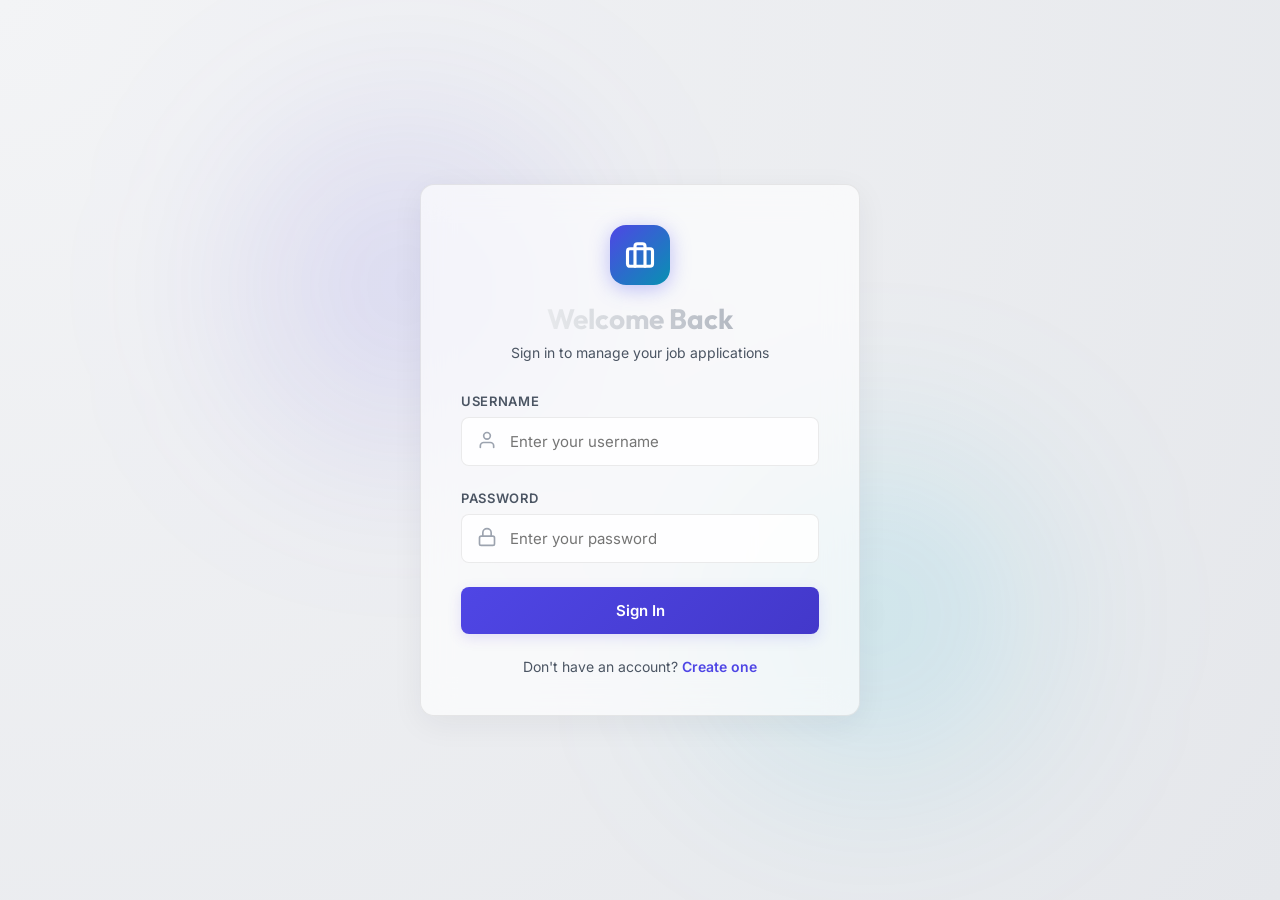
==== src/main/resources/static/login.html @ ab0070c4 "Initial Job Tracker Project" ====
<!DOCTYPE html>
<html lang="en">
<head>
    <meta charset="UTF-8">
    <meta name="viewport" content="width=device-width, initial-scale=1.0">
    <title>Sign In - Job Tracker</title>
    <link rel="stylesheet" href="css/style.css">
</head>
<body>
    <div class="auth-wrapper">
        <div class="auth-card glass">
            <div class="auth-header">
                <div class="logo-container">
                    <svg viewBox="0 0 24 24" fill="none" stroke="currentColor" stroke-width="2.5" stroke-linecap="round" stroke-linejoin="round">
                        <rect x="2" y="7" width="20" height="14" rx="2" ry="2"></rect>
                        <path d="M16 21V5a2 2 0 0 0-2-2h-4a2 2 0 0 0-2 2v16"></path>
                    </svg>
                </div>
                <h2>Welcome Back</h2>
                <p>Sign in to manage your job applications</p>
            </div>
            
            <form id="loginForm">
                <div class="form-group">
                    <label for="username" class="form-label">Username</label>
                    <div class="input-wrapper">
                        <input type="text" id="username" class="form-input" placeholder="Enter your username" required autocomplete="username">
                        <span class="input-icon">
                            <svg width="20" height="20" viewBox="0 0 24 24" fill="none" stroke="currentColor" stroke-width="2" stroke-linecap="round" stroke-linejoin="round">
                                <path d="M20 21v-2a4 4 0 0 0-4-4H8a4 4 0 0 0-4 4v2"></path>
                                <circle cx="12" cy="7" r="4"></circle>
                            </svg>
                        </span>
                    </div>
                </div>

                <div class="form-group">
                    <label for="password" class="form-label">Password</label>
                    <div class="input-wrapper">
                        <input type="password" id="password" class="form-input" placeholder="Enter your password" required autocomplete="current-password">
                        <span class="input-icon">
                            <svg width="20" height="20" viewBox="0 0 24 24" fill="none" stroke="currentColor" stroke-width="2" stroke-linecap="round" stroke-linejoin="round">
                                <rect x="3" y="11" width="18" height="11" rx="2" ry="2"></rect>
                                <path d="M7 11V7a5 5 0 0 1 10 0v4"></path>
                            </svg>
                        </span>
                    </div>
                </div>

                <button type="submit" id="loginBtn" class="btn btn-primary">Sign In</button>
            </form>

            <div class="auth-footer">
                Don't have an account? <a href="signup.html">Create one</a>
            </div>
        </div>
    </div>

    <script src="js/auth.js"></script>
</body>
</html>
---- src/main/resources/static/css/style.css ----
@import url('https://fonts.googleapis.com/css2?family=Inter:wght@300;400;500;600;700&family=Outfit:wght@400;500;600;700;800&display=swap');

:root {
    --bg-gradient: radial-gradient(circle at top left, #121829, #0a0c16);
    --card-bg: rgba(25, 33, 56, 0.45);
    --card-border: rgba(255, 255, 255, 0.08);
    --card-hover-bg: rgba(35, 47, 78, 0.6);
    --card-hover-border: rgba(255, 255, 255, 0.15);
    
    --text-primary: #f3f4f6;
    --text-secondary: #9ca3af;
    --text-muted: #6b7280;
    
    --primary: #6366f1;
    --primary-hover: #4f46e5;
    --primary-glow: rgba(99, 102, 241, 0.3);
    
    --accent: #06b6d4;
    
    --success: #10b981;
    --success-bg: rgba(16, 185, 129, 0.15);
    --warning: #f59e0b;
    --warning-bg: rgba(245, 158, 11, 0.15);
    --danger: #ef4444;
    --danger-bg: rgba(239, 68, 68, 0.15);
    --info: #3b82f6;
    --info-bg: rgba(59, 130, 246, 0.15);
    
    --radius-sm: 8px;
    --radius-md: 14px;
    --radius-lg: 20px;
    
    --shadow: 0 8px 32px 0 rgba(0, 0, 0, 0.4);
    --transition: all 0.3s cubic-bezier(0.4, 0, 0.2, 1);
    
    --input-bg: rgba(10, 12, 22, 0.6);
}

body.light-theme {
    --bg-gradient: radial-gradient(circle at top left, #f3f4f6, #e5e7eb);
    --card-bg: rgba(255, 255, 255, 0.65);
    --card-border: rgba(0, 0, 0, 0.08);
    --card-hover-bg: rgba(255, 255, 255, 0.9);
    --card-hover-border: rgba(99, 102, 241, 0.2);
    
    --text-primary: #1f2937;
    --text-secondary: #4b5563;
    --text-muted: #9ca3af;
    
    --primary: #4f46e5;
    --primary-hover: #4338ca;
    --primary-glow: rgba(79, 70, 229, 0.15);
    
    --accent: #0891b2;
    
    --success-bg: rgba(16, 185, 129, 0.1);
    --warning-bg: rgba(245, 158, 11, 0.1);
    --danger-bg: rgba(239, 68, 68, 0.1);
    --info-bg: rgba(59, 130, 246, 0.1);
    
    --shadow: 0 8px 32px 0 rgba(31, 41, 55, 0.06);
    
    --input-bg: rgba(255, 255, 255, 0.85);
}

* {
    box-sizing: border-box;
    margin: 0;
    padding: 0;
}

body {
    font-family: 'Inter', sans-serif;
    background: var(--bg-gradient);
    color: var(--text-primary);
    min-height: 100vh;
    display: flex;
    flex-direction: column;
    overflow-x: hidden;
}

h1, h2, h3, h4 {
    font-family: 'Outfit', sans-serif;
    font-weight: 700;
}

/* Glassmorphism utility */
.glass {
    background: var(--card-bg);
    backdrop-filter: blur(16px);
    -webkit-backdrop-filter: blur(16px);
    border: 1px solid var(--card-border);
    border-radius: var(--radius-md);
    box-shadow: var(--shadow);
}

/* Auth Pages Wrapper */
.auth-wrapper {
    display: flex;
    justify-content: center;
    align-items: center;
    flex: 1;
    padding: 20px;
    position: relative;
}

.auth-wrapper::before {
    content: '';
    position: absolute;
    width: 300px;
    height: 300px;
    border-radius: 50%;
    background: var(--primary-glow);
    filter: blur(100px);
    top: 15%;
    left: 20%;
    z-index: 0;
    pointer-events: none;
}

.auth-wrapper::after {
    content: '';
    position: absolute;
    width: 300px;
    height: 300px;
    border-radius: 50%;
    background: rgba(6, 182, 212, 0.15);
    filter: blur(100px);
    bottom: 15%;
    right: 20%;
    z-index: 0;
    pointer-events: none;
}

/* Auth Card */
.auth-card {
    width: 100%;
    max-width: 440px;
    padding: 40px;
    z-index: 1;
    animation: fadeInScale 0.5s ease-out;
}

.auth-header {
    text-align: center;
    margin-bottom: 32px;
}

.logo-container {
    display: inline-flex;
    align-items: center;
    justify-content: center;
    width: 60px;
    height: 60px;
    border-radius: 16px;
    background: linear-gradient(135deg, var(--primary), var(--accent));
    box-shadow: 0 4px 20px rgba(99, 102, 241, 0.4);
    margin-bottom: 16px;
}

.logo-container svg {
    width: 30px;
    height: 30px;
    color: white;
}

.auth-header h2 {
    font-size: 28px;
    background: linear-gradient(to right, #ffffff, #9ca3af);
    -webkit-background-clip: text;
    -webkit-text-fill-color: transparent;
    margin-bottom: 8px;
}

.auth-header p {
    color: var(--text-secondary);
    font-size: 14px;
}

/* Forms */
.form-group {
    margin-bottom: 24px;
    position: relative;
}

.form-label {
    display: block;
    margin-bottom: 8px;
    font-size: 13px;
    font-weight: 600;
    text-transform: uppercase;
    letter-spacing: 0.05em;
    color: var(--text-secondary);
}

.input-wrapper {
    position: relative;
}

.input-icon {
    position: absolute;
    left: 16px;
    top: 50%;
    transform: translateY(-50%);
    color: var(--text-muted);
    pointer-events: none;
    transition: var(--transition);
}

.form-input {
    width: 100%;
    padding: 14px 16px 14px 48px;
    background: var(--input-bg);
    border: 1px solid var(--card-border);
    border-radius: var(--radius-sm);
    color: var(--text-primary);
    font-family: inherit;
    font-size: 15px;
    transition: var(--transition);
}

.form-input:focus {
    outline: none;
    border-color: var(--primary);
    background: rgba(10, 12, 22, 0.9);
    box-shadow: 0 0 0 3px rgba(99, 102, 241, 0.15);
}

.form-input:focus + .input-icon {
    color: var(--primary);
}

/* Buttons */
.btn {
    display: inline-flex;
    align-items: center;
    justify-content: center;
    padding: 14px 28px;
    border: none;
    border-radius: var(--radius-sm);
    font-family: inherit;
    font-size: 15px;
    font-weight: 600;
    cursor: pointer;
    transition: var(--transition);
    gap: 8px;
}

.btn-primary {
    background: linear-gradient(135deg, var(--primary), var(--primary-hover));
    color: white;
    box-shadow: 0 4px 14px 0 var(--primary-glow);
    width: 100%;
}

.btn-primary:hover {
    transform: translateY(-1px);
    box-shadow: 0 6px 20px 0 rgba(99, 102, 241, 0.45);
}

.btn-secondary {
    background: transparent;
    border: 1px solid var(--card-border);
    color: var(--text-primary);
}

.btn-secondary:hover {
    background: rgba(255, 255, 255, 0.05);
    border-color: var(--text-secondary);
}

.btn-danger {
    background: var(--danger);
    color: white;
}

.btn-danger:hover {
    background: #dc2626;
    box-shadow: 0 4px 12px rgba(239, 68, 68, 0.35);
}

.auth-footer {
    text-align: center;
    margin-top: 24px;
    font-size: 14px;
    color: var(--text-secondary);
}

.auth-footer a {
    color: var(--primary);
    text-decoration: none;
    font-weight: 600;
    transition: var(--transition);
}

.auth-footer a:hover {
    color: var(--accent);
    text-decoration: underline;
}

/* Alert Notification */
.alert {
    position: fixed;
    top: 24px;
    right: 24px;
    padding: 16px 24px;
    border-radius: var(--radius-sm);
    z-index: 1000;
    box-shadow: 0 10px 30px rgba(0,0,0,0.5);
    transform: translateX(120%);
    transition: transform 0.4s cubic-bezier(0.175, 0.885, 0.32, 1.275);
    display: flex;
    align-items: center;
    gap: 12px;
    font-weight: 500;
}

.alert.show {
    transform: translateX(0);
}

.alert-success {
    background: #064e3b;
    border: 1px solid var(--success);
    color: #a7f3d0;
}

.alert-error {
    background: #7f1d1d;
    border: 1px solid var(--danger);
    color: #fca5a5;
}

/* --- Dashboard Styles --- */
.dashboard-container {
    max-width: 1280px;
    width: 100%;
    margin: 0 auto;
    padding: 32px 24px;
}

/* Navbar */
.navbar {
    display: flex;
    justify-content: space-between;
    align-items: center;
    padding: 16px 32px;
    margin-bottom: 32px;
}

.nav-brand {
    display: flex;
    align-items: center;
    gap: 12px;
}

.nav-logo {
    width: 40px;
    height: 40px;
    border-radius: 10px;
    background: linear-gradient(135deg, var(--primary), var(--accent));
    display: flex;
    align-items: center;
    justify-content: center;
    color: white;
}

.nav-logo svg {
    width: 20px;
    height: 20px;
}

.nav-brand h1 {
    font-size: 22px;
    background: linear-gradient(to right, #fff, var(--text-secondary));
    -webkit-background-clip: text;
    -webkit-text-fill-color: transparent;
}

.nav-user {
    display: flex;
    align-items: center;
    gap: 16px;
}

.user-badge {
    background: rgba(255, 255, 255, 0.05);
    border: 1px solid var(--card-border);
    padding: 8px 16px;
    border-radius: 50px;
    display: flex;
    align-items: center;
    gap: 8px;
    font-size: 14px;
    cursor: pointer;
    transition: background 0.2s ease, border-color 0.2s ease, transform 0.2s ease;
}

.user-badge:hover {
    background: rgba(255, 255, 255, 0.1);
    border-color: var(--primary);
    transform: translateY(-1px);
}

.user-avatar {
    width: 24px;
    height: 24px;
    border-radius: 50%;
    background: var(--primary);
    display: flex;
    align-items: center;
    justify-content: center;
    font-weight: 700;
    font-size: 11px;
    color: white;
}

/* Dashboard Summary Cards */
.summary-grid {
    display: grid;
    grid-template-columns: repeat(auto-fit, minmax(220px, 1fr));
    gap: 20px;
    margin-bottom: 32px;
}

.summary-card {
    padding: 24px;
    position: relative;
    overflow: hidden;
    transition: var(--transition);
}

.summary-card:hover {
    transform: translateY(-2px);
    background: var(--card-hover-bg);
    border-color: var(--card-hover-border);
}

.summary-title {
    font-size: 13px;
    text-transform: uppercase;
    letter-spacing: 0.05em;
    color: var(--text-secondary);
    margin-bottom: 8px;
}

.summary-val {
    font-size: 32px;
    font-weight: 800;
    font-family: 'Outfit', sans-serif;
}

.summary-card::after {
    content: '';
    position: absolute;
    right: -20px;
    bottom: -20px;
    width: 80px;
    height: 80px;
    border-radius: 50%;
    background: var(--primary-glow);
    filter: blur(30px);
    opacity: 0.4;
}

/* Filter controls and Actions */
.controls-row {
    display: flex;
    justify-content: space-between;
    align-items: center;
    margin-bottom: 24px;
    flex-wrap: wrap;
    gap: 16px;
}

.filter-group {
    display: flex;
    background: rgba(10, 12, 22, 0.5);
    border: 1px solid var(--card-border);
    padding: 4px;
    border-radius: var(--radius-sm);
    gap: 4px;
}

.filter-btn {
    border: none;
    background: transparent;
    color: var(--text-secondary);
    padding: 8px 16px;
    font-family: inherit;
    font-size: 14px;
    font-weight: 500;
    border-radius: 6px;
    cursor: pointer;
    transition: var(--transition);
}

.filter-btn:hover {
    color: var(--text-primary);
}

.filter-btn.active {
    background: var(--primary);
    color: white;
    box-shadow: 0 4px 10px rgba(99, 102, 241, 0.25);
}

/* Job Applications Grid/List */
.jobs-list {
    display: grid;
    grid-template-columns: 1fr;
    gap: 16px;
    margin-bottom: 40px;
}

.job-card {
    display: grid;
    grid-template-columns: 2fr 2fr 1.5fr 1.5fr 1.5fr;
    align-items: center;
    padding: 20px 28px;
    transition: var(--transition);
}

.job-card:hover {
    background: var(--card-hover-bg);
    border-color: var(--card-hover-border);
    transform: scale(1.005);
}

.job-main-info {
    display: flex;
    flex-direction: column;
    gap: 4px;
}

.job-company {
    font-size: 17px;
    font-weight: 600;
    color: var(--text-primary);
}

.job-role {
    font-size: 14px;
    color: var(--text-secondary);
}

.job-date-container {
    color: var(--text-secondary);
    font-size: 14px;
}

/* Badges */
.badge {
    display: inline-flex;
    align-items: center;
    padding: 6px 12px;
    border-radius: 50px;
    font-size: 12px;
    font-weight: 600;
    text-transform: uppercase;
    letter-spacing: 0.03em;
    width: fit-content;
}

.badge-applied {
    background: var(--info-bg);
    color: var(--info);
    border: 1px solid rgba(59, 130, 246, 0.3);
}

.badge-interviewing {
    background: var(--warning-bg);
    color: var(--warning);
    border: 1px solid rgba(245, 158, 11, 0.3);
}

.badge-offered {
    background: var(--success-bg);
    color: var(--success);
    border: 1px solid rgba(16, 185, 129, 0.3);
}

.badge-rejected {
    background: var(--danger-bg);
    color: var(--danger);
    border: 1px solid rgba(239, 68, 68, 0.3);
}

.job-actions {
    display: flex;
    justify-content: flex-end;
    gap: 12px;
}

.action-btn {
    background: transparent;
    border: 1px solid var(--card-border);
    color: var(--text-secondary);
    width: 36px;
    height: 36px;
    border-radius: 8px;
    display: flex;
    align-items: center;
    justify-content: center;
    cursor: pointer;
    transition: var(--transition);
}

.action-btn:hover {
    color: var(--text-primary);
    background: rgba(255,255,255,0.05);
    border-color: var(--text-secondary);
}

.action-btn-danger:hover {
    color: var(--danger);
    background: var(--danger-bg);
    border-color: rgba(239, 68, 68, 0.3);
}

/* Modal */
.modal-overlay {
    position: fixed;
    top: 0;
    left: 0;
    right: 0;
    bottom: 0;
    background: rgba(5, 7, 13, 0.85);
    backdrop-filter: blur(8px);
    z-index: 100;
    display: flex;
    align-items: center;
    justify-content: center;
    opacity: 0;
    pointer-events: none;
    transition: var(--transition);
}

.modal-overlay.show {
    opacity: 1;
    pointer-events: auto;
}

.modal {
    width: 100%;
    max-width: 550px;
    padding: 32px;
    transform: translateY(20px);
    transition: var(--transition);
}

.modal-overlay.show .modal {
    transform: translateY(0);
}

.modal-header {
    display: flex;
    justify-content: space-between;
    align-items: center;
    margin-bottom: 24px;
}

.modal-header h3 {
    font-size: 22px;
}

.modal-close {
    background: transparent;
    border: none;
    color: var(--text-secondary);
    cursor: pointer;
    transition: var(--transition);
    font-size: 20px;
}

.modal-close:hover {
    color: var(--text-primary);
}

.modal-footer {
    display: flex;
    justify-content: flex-end;
    gap: 16px;
    margin-top: 32px;
}

/* Empty State */
.empty-state {
    text-align: center;
    padding: 60px 40px;
    color: var(--text-secondary);
}

.empty-state svg {
    width: 64px;
    height: 64px;
    color: var(--text-muted);
    margin-bottom: 16px;
}

.empty-state p {
    font-size: 15px;
    max-width: 320px;
    margin: 8px auto 0;
}

/* Animations */
@keyframes fadeInScale {
    from {
        opacity: 0;
        transform: scale(0.95);
    }
    to {
        opacity: 1;
        transform: scale(1);
    }
}

/* Mobile responsive fixes */
@media (max-width: 768px) {
    .job-card {
        grid-template-columns: 1fr;
        gap: 12px;
        padding: 20px;
    }
    
    .job-actions {
        justify-content: flex-start;
        margin-top: 8px;
    }
    
    .controls-row {
        flex-direction: column;
        align-items: stretch;
    }
    
    .btn-add {
        width: 100%;
    }
    
    .filter-group {
        overflow-x: auto;
    }
}

/* --- Tabs navigation --- */
.tab-navigation {
    display: flex;
    padding: 6px;
    gap: 8px;
    border-radius: var(--radius-md);
}

.tab-btn {
    flex: 1;
    border: none;
    background: transparent;
    color: var(--text-secondary);
    padding: 12px 24px;
    font-family: inherit;
    font-size: 15px;
    font-weight: 600;
    border-radius: var(--radius-sm);
    cursor: pointer;
    transition: var(--transition);
    display: inline-flex;
    align-items: center;
    justify-content: center;
    gap: 8px;
}

.tab-btn:hover {
    color: var(--text-primary);
    background: rgba(255, 255, 255, 0.03);
}

.tab-btn.active {
    background: var(--primary);
    color: white;
    box-shadow: 0 4px 14px var(--primary-glow);
}

/* --- Tab Panes --- */
.tab-pane {
    animation: fadeInScale 0.4s ease-out;
}

.hidden {
    display: none !important;
}

/* --- Calendar styles --- */
.calendar-container {
    padding: 24px;
    margin-bottom: 20px;
}

.calendar-header {
    display: flex;
    justify-content: space-between;
    align-items: center;
    margin-bottom: 24px;
}

.calendar-nav-btn {
    background: rgba(255, 255, 255, 0.05);
    border: 1px solid var(--card-border);
    color: var(--text-primary);
    width: 40px;
    height: 40px;
    border-radius: var(--radius-sm);
    font-size: 18px;
    cursor: pointer;
    transition: var(--transition);
    display: flex;
    align-items: center;
    justify-content: center;
}

.calendar-nav-btn:hover {
    background: var(--primary);
    border-color: var(--primary);
    box-shadow: 0 0 10px var(--primary-glow);
}

.calendar-days {
    display: grid;
    grid-template-columns: repeat(7, 1fr);
    text-align: center;
    font-weight: 600;
    font-size: 13px;
    color: var(--text-secondary);
    text-transform: uppercase;
    margin-bottom: 12px;
}

.calendar-grid {
    display: grid;
    grid-template-columns: repeat(7, 1fr);
    gap: 8px;
}

.calendar-day {
    aspect-ratio: 1.2;
    padding: 8px;
    border: 1px solid var(--card-border);
    border-radius: var(--radius-sm);
    background: var(--input-bg);
    cursor: pointer;
    transition: var(--transition);
    display: flex;
    flex-direction: column;
    justify-content: space-between;
    align-items: flex-end;
}

.calendar-day:hover {
    background: rgba(255, 255, 255, 0.05);
    border-color: var(--text-secondary);
}

.calendar-day.empty {
    border: none;
    background: transparent;
    cursor: default;
    pointer-events: none;
}

.calendar-day.today {
    border-color: var(--primary);
    background: rgba(99, 102, 241, 0.1);
}

.calendar-day.has-interview {
    border-color: var(--warning);
    background: rgba(245, 158, 11, 0.08);
}

.calendar-day-num {
    font-size: 14px;
    font-weight: 600;
}

.calendar-day-indicator {
    width: 8px;
    height: 8px;
    border-radius: 50%;
    background: var(--warning);
    align-self: flex-start;
    box-shadow: 0 0 8px var(--warning);
}

.calendar-interview-item {
    padding: 12px 16px;
    border-radius: var(--radius-sm);
    background: rgba(245, 158, 11, 0.05);
    border: 1px solid rgba(245, 158, 11, 0.2);
    border-left: 4px solid var(--warning);
    display: flex;
    justify-content: space-between;
    align-items: center;
    cursor: pointer;
    transition: var(--transition);
}

.calendar-interview-item:hover {
    background: rgba(245, 158, 11, 0.1);
    transform: translateX(4px);
}

/* --- Analytics charts layout --- */
.analytics-charts-grid {
    display: grid;
    grid-template-columns: 1fr 1fr;
    gap: 20px;
}

@media (max-width: 768px) {
    .analytics-charts-grid {
        grid-template-columns: 1fr !important;
    }
    .analytics-charts-grid > div {
        grid-column: span 1 !important;
    }
}

.chart-card {
    padding: 24px;
}

.chart-card h3 {
    font-size: 16px;
    font-weight: 600;
    margin-bottom: 20px;
    color: var(--text-primary);
}

.chart-wrapper {
    position: relative;
    width: 100%;
    height: 260px;
}

/* --- Modal Tabs & Subpanes --- */
.modal-tab-btn {
    border: none;
    background: transparent;
    color: var(--text-secondary);
    padding: 8px 16px;
    font-family: inherit;
    font-size: 14px;
    font-weight: 600;
    cursor: pointer;
    border-radius: var(--radius-sm);
    transition: var(--transition);
}

.modal-tab-btn:hover {
    color: var(--text-primary);
    background: rgba(255, 255, 255, 0.03);
}

.modal-tab-btn.active {
    color: var(--primary);
    background: rgba(99, 102, 241, 0.1);
}

.modal-tab-pane {
    animation: fadeInScale 0.3s ease-out;
}

/* --- Upload Zone --- */
.upload-zone {
    border: 2px dashed var(--card-border);
    border-radius: var(--radius-sm);
    padding: 24px;
    text-align: center;
    cursor: pointer;
    transition: var(--transition);
    display: flex;
    flex-direction: column;
    align-items: center;
    gap: 12px;
}

.upload-zone:hover {
    border-color: var(--primary);
    background: rgba(99, 102, 241, 0.05);
}

.upload-zone svg {
    color: var(--text-secondary);
}

.upload-zone:hover svg {
    color: var(--primary);
    transform: translateY(-2px);
    transition: var(--transition);
}

.spinner {
    width: 24px;
    height: 24px;
    border: 3px solid rgba(255, 255, 255, 0.1);
    border-radius: 50%;
    border-top-color: var(--primary);
    animation: spin 1s ease-in-out infinite;
}

@keyframes spin {
    to { transform: rotate(360deg); }
}

/* --- File Info display --- */
.file-info {
    display: flex;
    justify-content: space-between;
    align-items: center;
    padding: 12px 16px;
    border-radius: var(--radius-sm);
    border: 1px solid var(--card-border);
    margin-top: 10px;
}

.file-actions {
    display: flex;
    gap: 8px;
}

.file-action-btn {
    background: rgba(255,255,255,0.05);
    border: 1px solid var(--card-border);
    color: var(--text-secondary);
    width: 32px;
    height: 32px;
    border-radius: 6px;
    display: flex;
    align-items: center;
    justify-content: center;
    cursor: pointer;
    transition: var(--transition);
    text-decoration: none;
}

.file-action-btn:hover {
    color: var(--text-primary);
    background: rgba(255,255,255,0.1);
    border-color: var(--text-secondary);
}

.file-action-btn-danger:hover {
    color: var(--danger);
    background: var(--danger-bg);
    border-color: rgba(239, 68, 68, 0.3);
}

/* --- Keyword Badges --- */
.keyword-badge {
    display: inline-block;
    padding: 4px 10px;
    border-radius: 4px;
    font-size: 11px;
    font-weight: 600;
    text-transform: uppercase;
    letter-spacing: 0.02em;
}

.keyword-badge-matched {
    background: rgba(16, 185, 129, 0.15);
    color: var(--success);
    border: 1px solid rgba(16, 185, 129, 0.3);
}

.keyword-badge-missing {
    background: rgba(239, 68, 68, 0.15);
    color: var(--danger);
    border: 1px solid rgba(239, 68, 68, 0.3);
}

/* --- AI Questions List --- */
.ai-question-card {
    border: 1px solid var(--card-border);
    border-radius: 8px;
    background: rgba(255, 255, 255, 0.02);
    overflow: hidden;
    transition: var(--transition);
}

.ai-question-header {
    padding: 12px 16px;
    cursor: pointer;
    font-weight: 600;
    font-size: 14px;
    display: flex;
    justify-content: space-between;
    align-items: center;
    user-select: none;
}

.ai-question-header:hover {
    background: rgba(255, 255, 255, 0.04);
}

.ai-question-body {
    padding: 14px 16px;
    border-top: 1px solid var(--card-border);
    background: rgba(10, 12, 22, 0.4);
    font-size: 13px;
    color: var(--text-secondary);
    line-height: 1.5;
}

/* --- Draft Badge Style --- */
.badge-draft {
    background: rgba(245, 158, 11, 0.12) !important;
    color: var(--warning) !important;
    border: 1px solid rgba(245, 158, 11, 0.25) !important;
}

/* --- Responsive Form Grids --- */
.grid-2 {
    display: grid;
    grid-template-columns: 1fr 1fr;
    gap: 16px;
}

/* --- Advanced Mobile Responsive Fixes --- */
@media (max-width: 768px) {
    /* Make tabs navigation bar scrollable horizontally */
    .tab-navigation {
        overflow-x: auto;
        white-space: nowrap;
        justify-content: flex-start !important;
        -webkit-overflow-scrolling: touch;
        padding: 8px;
    }
    
    .tab-btn {
        flex: 0 0 auto !important;
        padding: 10px 16px !important;
        font-size: 13px !important;
    }

    /* Modal adjustments on mobile */
    .modal {
        padding: 20px !important;
        max-height: 90vh !important;
    }

    .modal-header h3 {
        font-size: 18px !important;
    }

    /* Form grids stacking on mobile */
    .grid-2 {
        grid-template-columns: 1fr;
        gap: 12px;
    }
}

@media (max-width: 576px) {
    /* Stack Navbar on extra small screens */
    .navbar {
        flex-direction: column !important;
        gap: 16px !important;
        padding: 16px !important;
    }

    .nav-user {
        width: 100% !important;
        justify-content: center !important;
        flex-wrap: wrap !important;
    }
}
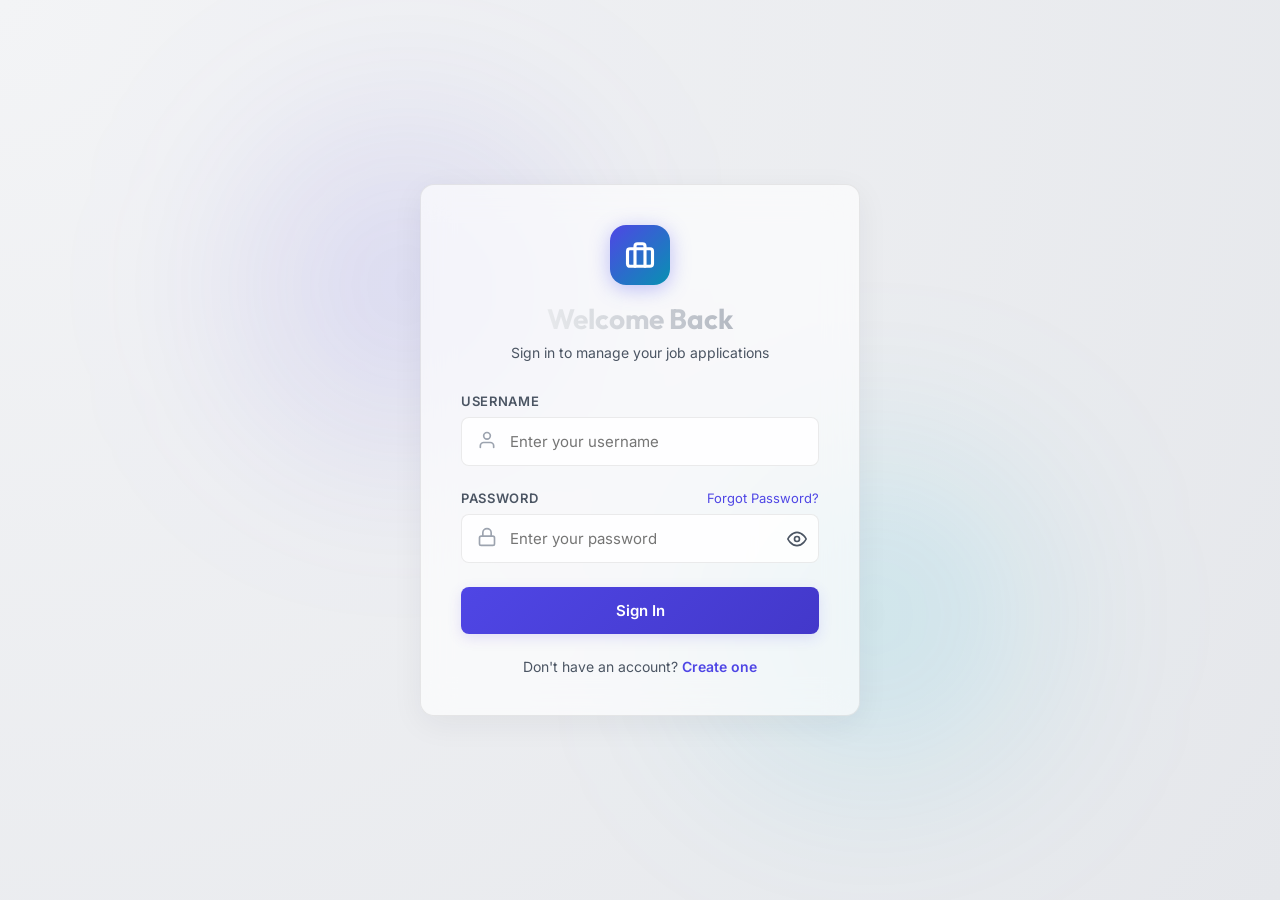
==== commit 1365b0ad: "Updated deployment configuration" ====
--- a/src/main/resources/static/login.html
+++ b/src/main/resources/static/login.html
@@ -35,13 +35,26 @@
                 </div>
 
                 <div class="form-group">
-                    <label for="password" class="form-label">Password</label>
-                    <div class="input-wrapper">
-                        <input type="password" id="password" class="form-input" placeholder="Enter your password" required autocomplete="current-password">
+                    <div style="display: flex; justify-content: space-between; align-items: center; margin-bottom: 8px;">
+                        <label for="password" class="form-label" style="margin-bottom: 0;">Password</label>
+                        <a href="#" id="forgotPasswordLink" style="font-size: 13px; color: var(--primary); text-decoration: none;">Forgot Password?</a>
+                    </div>
+                    <div class="input-wrapper" style="position: relative;">
+                        <input type="password" id="password" class="form-input" placeholder="Enter your password" required autocomplete="current-password" style="padding-right: 42px;">
                         <span class="input-icon">
                             <svg width="20" height="20" viewBox="0 0 24 24" fill="none" stroke="currentColor" stroke-width="2" stroke-linecap="round" stroke-linejoin="round">
                                 <rect x="3" y="11" width="18" height="11" rx="2" ry="2"></rect>
                                 <path d="M7 11V7a5 5 0 0 1 10 0v4"></path>
+                            </svg>
+                        </span>
+                        <span class="password-toggle-btn" style="position: absolute; right: 12px; top: 50%; transform: translateY(-50%); cursor: pointer; color: var(--text-secondary); display: flex; align-items: center; justify-content: center; z-index: 10;">
+                            <svg class="eye-icon" width="20" height="20" viewBox="0 0 24 24" fill="none" stroke="currentColor" stroke-width="2" stroke-linecap="round" stroke-linejoin="round">
+                                <path d="M1 12s4-8 11-8 11 8 11 8-4 8-11 8-11-8-11-8z"></path>
+                                <circle cx="12" cy="12" r="3"></circle>
+                            </svg>
+                            <svg class="eye-off-icon hidden" width="20" height="20" viewBox="0 0 24 24" fill="none" stroke="currentColor" stroke-width="2" stroke-linecap="round" stroke-linejoin="round">
+                                <path d="M17.94 17.94A10.07 10.07 0 0 1 12 20c-7 0-11-8-11-8a18.45 18.45 0 0 1 5.06-5.94M9.9 4.24A9.12 9.12 0 0 1 12 4c7 0 11 8 11 8a18.5 18.5 0 0 1-2.16 3.19m-6.72-1.07a3 3 0 1 1-4.24-4.24"></path>
+                                <line x1="1" y1="1" x2="23" y2="23"></line>
                             </svg>
                         </span>
                     </div>
@@ -56,6 +69,58 @@
         </div>
     </div>
 
+    <!-- Forgot Password Modal Overlay -->
+    <div id="forgotPasswordModalOverlay" class="modal-overlay">
+        <div class="modal glass" style="max-width: 420px; width: 90%; display: flex; flex-direction: column; padding: 28px;">
+            <div class="modal-header" style="flex-shrink: 0; margin-bottom: 16px; display: flex; justify-content: space-between; align-items: center;">
+                <h3 style="display: flex; align-items: center; gap: 8px; font-size: 20px; color: var(--text-primary);">
+                    Password Recovery
+                </h3>
+                <button id="closeForgotPasswordModalBtn" class="modal-close" style="font-size: 24px; background: transparent; border: none; color: var(--text-secondary); cursor: pointer;">&times;</button>
+            </div>
+            
+            <form id="forgotPasswordForm" style="display: flex; flex-direction: column; gap: 16px;">
+                <div class="form-group">
+                    <label for="forgotEmail" class="form-label">Email Address</label>
+                    <div class="input-wrapper" style="display: flex; gap: 8px;">
+                        <input type="email" id="forgotEmail" class="form-input" placeholder="Enter your registered email" required style="flex: 1;">
+                        <button type="button" id="sendResetOtpBtn" class="btn btn-secondary" style="width: auto; padding: 0 16px; font-size: 13px; height: 42px; white-space: nowrap;">Send OTP</button>
+                    </div>
+                </div>
+
+                <!-- OTP & New Password Group (Hidden by default) -->
+                <div id="resetFieldsGroup" class="hidden" style="display: flex; flex-direction: column; gap: 16px;">
+                    <div class="form-group">
+                        <label for="resetOtp" class="form-label">Verification Code (OTP)</label>
+                        <input type="text" id="resetOtp" class="form-input" placeholder="Enter 6-digit code" maxlength="6">
+                    </div>
+
+                    <div class="form-group">
+                        <label for="newPassword" class="form-label">New Password</label>
+                        <div class="input-wrapper" style="position: relative;">
+                            <input type="password" id="newPassword" class="form-input" placeholder="Enter new password" style="padding-right: 42px;">
+                            <span class="password-toggle-btn" style="position: absolute; right: 12px; top: 50%; transform: translateY(-50%); cursor: pointer; color: var(--text-secondary); display: flex; align-items: center; justify-content: center; z-index: 10;">
+                                <svg class="eye-icon" width="20" height="20" viewBox="0 0 24 24" fill="none" stroke="currentColor" stroke-width="2" stroke-linecap="round" stroke-linejoin="round">
+                                    <path d="M1 12s4-8 11-8 11 8 11 8-4 8-11 8-11-8-11-8z"></path>
+                                    <circle cx="12" cy="12" r="3"></circle>
+                                </svg>
+                                <svg class="eye-off-icon hidden" width="20" height="20" viewBox="0 0 24 24" fill="none" stroke="currentColor" stroke-width="2" stroke-linecap="round" stroke-linejoin="round">
+                                    <path d="M17.94 17.94A10.07 10.07 0 0 1 12 20c-7 0-11-8-11-8a18.45 18.45 0 0 1 5.06-5.94M9.9 4.24A9.12 9.12 0 0 1 12 4c7 0 11 8 11 8a18.5 18.5 0 0 1-2.16 3.19m-6.72-1.07a3 3 0 1 1-4.24-4.24"></path>
+                                    <line x1="1" y1="1" x2="23" y2="23"></line>
+                                </svg>
+                            </span>
+                        </div>
+                    </div>
+                </div>
+
+                <div class="modal-footer" style="flex-shrink: 0; margin-top: 12px; padding-top: 12px; border-top: 1px solid var(--card-border); display: flex; justify-content: flex-end; gap: 8px;">
+                    <button type="button" id="cancelResetBtn" class="btn btn-secondary">Cancel</button>
+                    <button type="submit" id="submitResetBtn" class="btn btn-primary" style="width: auto;" disabled>Reset Password</button>
+                </div>
+            </form>
+        </div>
+    </div>
+
     <script src="js/auth.js"></script>
 </body>
 </html>
--- a/src/main/resources/static/css/style.css
+++ b/src/main/resources/static/css/style.css
@@ -279,6 +279,19 @@
     box-shadow: 0 4px 12px rgba(239, 68, 68, 0.35);
 }
 
+.btn-warning {
+    background: var(--warning-bg);
+    border: 1px solid var(--warning);
+    color: var(--warning);
+}
+
+.btn-warning:hover {
+    background: var(--warning);
+    color: #111827;
+    box-shadow: 0 4px 12px rgba(245, 158, 11, 0.35);
+}
+
+
 .auth-footer {
     text-align: center;
     margin-top: 24px;
